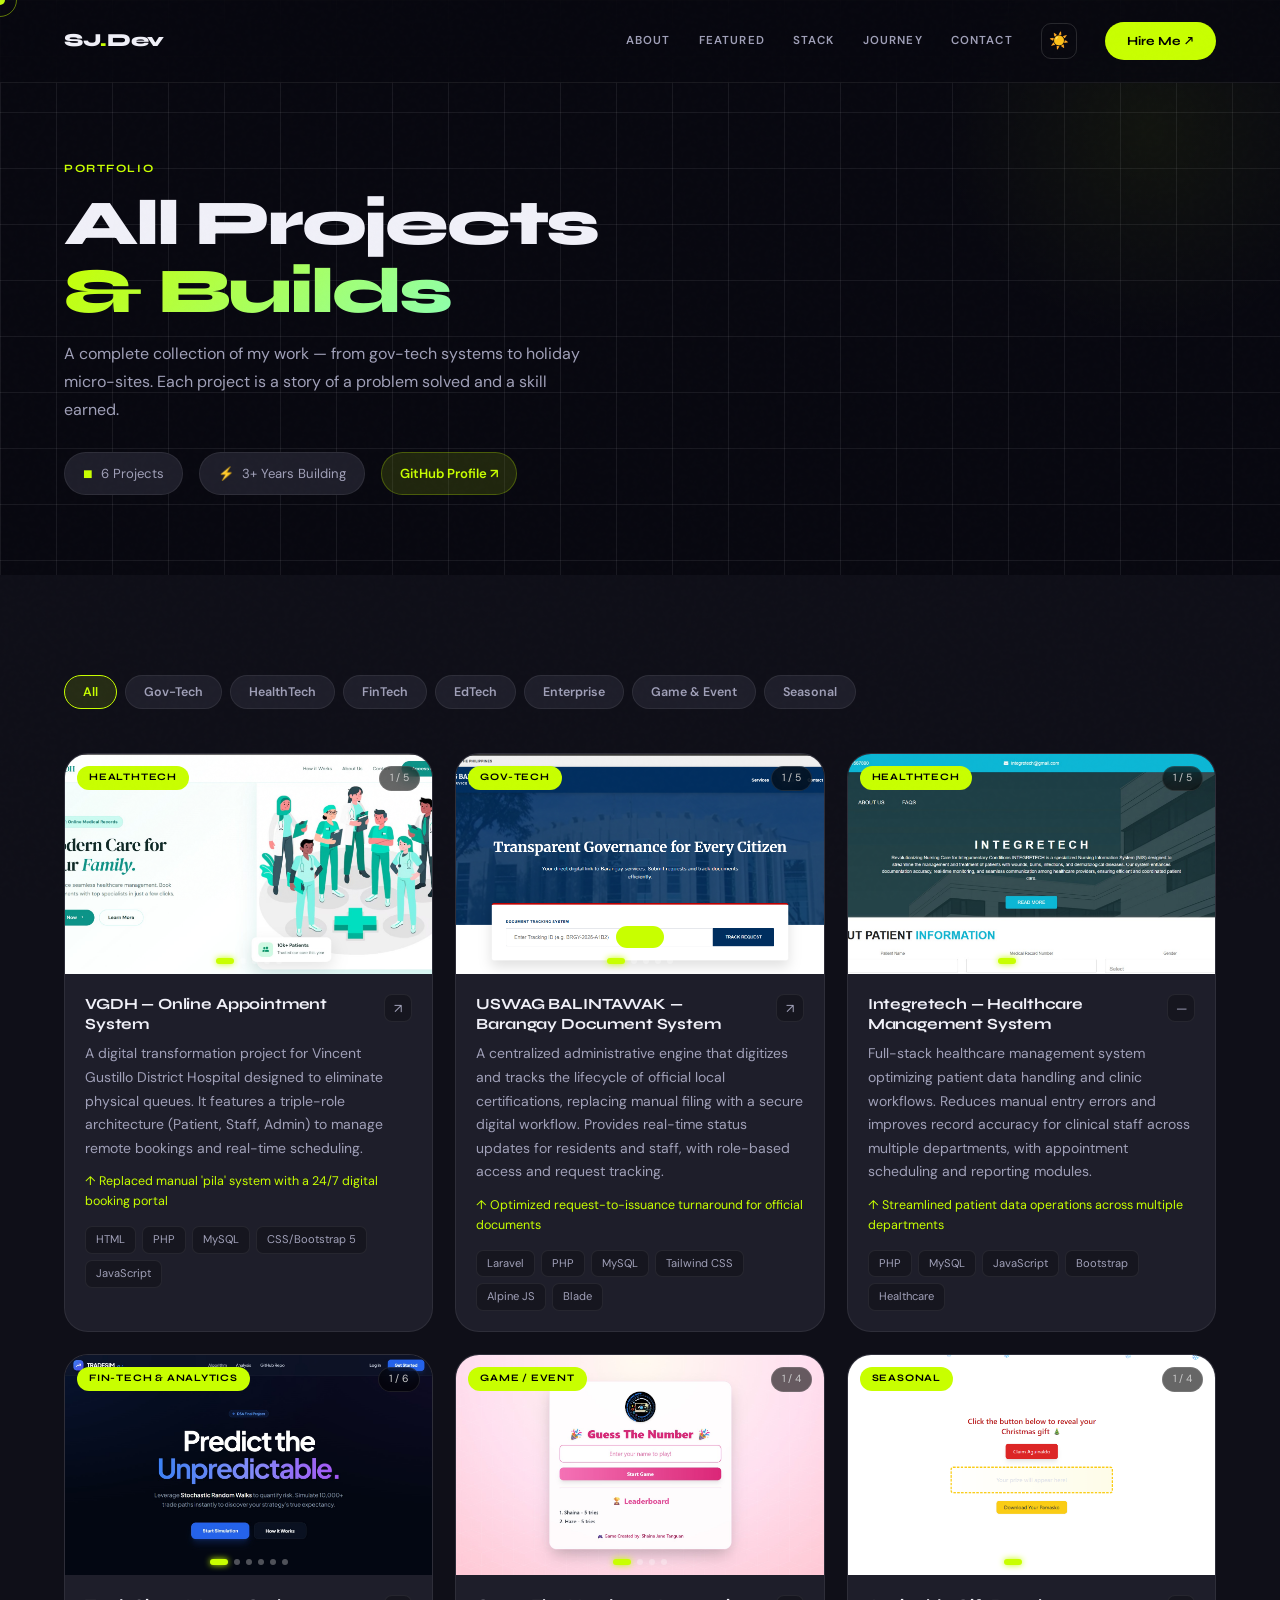
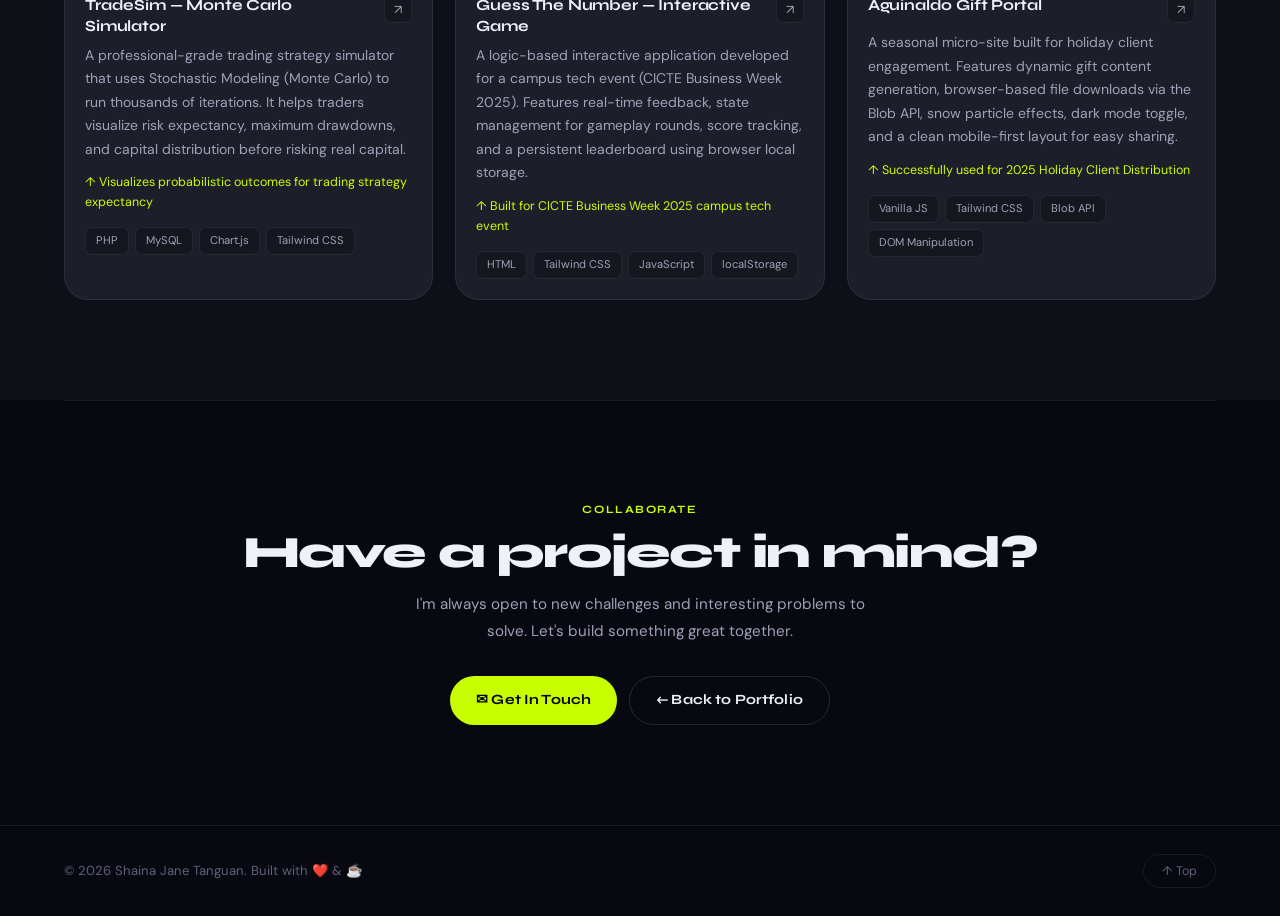
==== projects.html @ 1a686e77 "first commit" ====
<!DOCTYPE html>
<html lang="en" data-theme="dark">
<head>
  <meta charset="UTF-8"/>
  <meta name="viewport" content="width=device-width, initial-scale=1.0"/>
  <title>All Projects — Shaina Jane Tanguan</title>
  <meta name="description" content="Full project portfolio of Shaina Jane Tanguan — Web Developer & Data Analyst."/>
  <link rel="stylesheet" href="style.css">
</head>
<body>

<div id="cur"></div>
<div id="ring"></div>
<div id="prog"></div>
<div id="toast"></div>

<!-- ═══ NAV ═══ -->
<nav class="nav">
  <a href="index.html" class="nav-logo">SJ<span>.</span>Dev</a>
  <div class="nav-right">
    <a href="index.html#about"    class="nav-link">About</a>
    <a href="index.html#projects" class="nav-link">Featured</a>
    <a href="index.html#stack"    class="nav-link">Stack</a>
    <a href="index.html#journey"  class="nav-link">Journey</a>
    <a href="index.html#contact"  class="nav-link">Contact</a>
    <button class="theme-btn" id="themeBtn" onclick="toggleTheme()" aria-label="Toggle theme">
      <span id="themeIcon">☀️</span>
    </button>
    <a href="mailto:shaynatangguan8@gmail.com" class="nav-cta">Hire Me ↗</a>
  </div>
</nav>

<!-- ═══ PAGE HERO ═══ -->
<div class="page-hero">
  <div class="page-hero-grid"></div>
  <div class="page-hero-blob"></div>
  <p class="section-tag" style="position:relative;z-index:1;margin-bottom:12px">Portfolio</p>
  <h1 class="page-title">
    All Projects<br>
    <span style="background:linear-gradient(135deg,var(--accent),#8dffb3);-webkit-background-clip:text;-webkit-text-fill-color:transparent;background-clip:text;">
      &amp; Builds
    </span>
  </h1>
  <p class="page-sub">
    A complete collection of my work — from gov-tech systems to holiday micro-sites. Each project is a story of a problem solved and a skill earned.
  </p>
  <div style="margin-top:28px;position:relative;z-index:1;display:flex;gap:16px;flex-wrap:wrap;">
    <div style="display:flex;align-items:center;gap:8px;background:var(--surface);border:1px solid var(--border);border-radius:100px;padding:8px 18px;font-size:.82rem;color:var(--text2);">
      <span style="color:var(--accent);font-size:1rem;">■</span> 6 Projects
    </div>
    <div style="display:flex;align-items:center;gap:8px;background:var(--surface);border:1px solid var(--border);border-radius:100px;padding:8px 18px;font-size:.82rem;color:var(--text2);">
      <span style="color:var(--accent);">⚡</span> 3+ Years Building
    </div>
    <a href="https://github.com/shainajaneee" target="_blank" style="display:flex;align-items:center;gap:8px;background:var(--accent-dim);border:1px solid rgba(200,255,0,.25);border-radius:100px;padding:8px 18px;font-size:.82rem;color:var(--accent);font-weight:600;transition:background .2s;" onmouseover="this.style.background='var(--accent)';this.style.color='#000'" onmouseout="this.style.background='var(--accent-dim)';this.style.color='var(--accent)'">
      GitHub Profile ↗
    </a>
  </div>
</div>

<!-- ═══ ALL PROJECTS ═══ -->
<section class="section section-bg2">
  <!-- Filter bar -->
  <div class="filter-bar reveal">
    <button class="filter-btn active" data-filter="all">All</button>
    <button class="filter-btn" data-filter="govtech">Gov-Tech</button>
    <button class="filter-btn" data-filter="healthtech">HealthTech</button>
    <button class="filter-btn" data-filter="fintech">FinTech</button>
    <button class="filter-btn" data-filter="edtech">EdTech</button>
    <button class="filter-btn" data-filter="enterprise">Enterprise</button>
    <button class="filter-btn" data-filter="game">Game &amp; Event</button>
    <button class="filter-btn" data-filter="seasonal">Seasonal</button>
  </div>

  <div class="all-projects-grid" id="allProjectsGrid"></div>
</section>

<!-- ═══ CTA SECTION ═══ -->
<div class="section-divider"></div>
<section class="section section-bg3 reveal" style="text-align:center;">
  <p class="section-tag" style="justify-content:center;display:block">Collaborate</p>
  <h2 class="section-title" style="margin-bottom:14px">Have a project in mind?</h2>
  <p style="font-size:.95rem;color:var(--text2);max-width:460px;margin:0 auto 32px;line-height:1.75;">
    I'm always open to new challenges and interesting problems to solve. Let's build something great together.
  </p>
  <div style="display:flex;gap:12px;justify-content:center;flex-wrap:wrap;">
    <a href="mailto:shaynatangguan8@gmail.com" class="btn btn-solid">✉ Get In Touch</a>
    <a href="index.html" class="btn btn-outline">← Back to Portfolio</a>
  </div>
</section>

<footer class="footer">
  <span class="footer-copy">© 2026 Shaina Jane Tanguan. Built with ❤️ &amp; ☕</span>
  <button class="footer-top" onclick="window.scrollTo({top:0,behavior:'smooth'})">↑ Top</button>
</footer>

<script src="script.js"></script>
<script>
/* ══════════════════════════════════════
   ALL PROJECTS DATA
══════════════════════════════════════ */
const ALL_PROJECTS = [
  {
  name: "VGDH — Online Appointment System",
  label: "HealthTech",
  category: "healthtech",
  desc: "A digital transformation project for Vincent Gustillo District Hospital designed to eliminate physical queues. It features a triple-role architecture (Patient, Staff, Admin) to manage remote bookings and real-time scheduling.",
  impact: "↑ Replaced manual 'pila' system with a 24/7 digital booking portal",
  chips: ["HTML", "PHP", "MySQL", "CSS/Bootstrap 5", "JavaScript"],
  url: "https://vgdhhealthcare.ct.ws/",
  slides: [
    { e: "🏥", bg: "#0f172a", img: "pictures/proj/vgdh-main.jpg" },
    { e: "📅", bg: "#1e293b", img: "pictures/proj/vgdh-admin.jpg" },
    { e: "📅", bg: "#1e293b", img: "pictures/proj/vgdh-dash.jpg" },
    { e: "👥", bg: "#334155", img: "pictures/proj/vgdh-users.jpg" },
    { e: "📋", bg: "#020617", img: "pictures/proj/vgdh-form.jpg" },
  ]
},
  {
    name: "USWAG BALINTAWAK — Barangay Document System",
    label: "Gov-Tech",
    category: "govtech",
    desc: "A centralized administrative engine that digitizes and tracks the lifecycle of official local certifications, replacing manual filing with a secure digital workflow. Provides real-time status updates for residents and staff, with role-based access and request tracking.",
    impact: "↑ Optimized request-to-issuance turnaround for official documents",
    chips: ["Laravel", "PHP", "MySQL", "Tailwind CSS", "Alpine JS", "Blade"],
    url: "https://github.com/shainajaneee/barangay-docs",
    slides: [
      { e: "🏛️", bg: "#0b1a0b", img: "pictures/proj/barangay-1.png" },
      { e: "📄", bg: "#091520", img: "pictures/proj/barangay-2.png" },
      { e: "🔐", bg: "#1a0b0b", img: "pictures/proj/barangay-5.png" },
      { e: "📋", bg: "#1a1a0b", img: "pictures/proj/barangay-4.png" },
      { e: "📊", bg: "#0b0b1a", img: "pictures/proj/barangay-3.png" },
    ]
  },
  {
    name: "Integretech — Healthcare Management System",
    label: "HealthTech",
    category: "healthtech",
    desc: "Full-stack healthcare management system optimizing patient data handling and clinic workflows. Reduces manual entry errors and improves record accuracy for clinical staff across multiple departments, with appointment scheduling and reporting modules.",
    impact: "↑ Streamlined patient data operations across multiple departments",
    chips: ["PHP", "MySQL", "JavaScript", "Bootstrap", "Healthcare"],
    url: null,
    slides: [
      { e: "🏥", bg: "#091520", img: "pictures/proj/integ-1.jpg" },
      { e: "💊", bg: "#0b1a10", img: "pictures/proj/integ-2.jpg" },
      { e: "📅", bg: "#1a0b10", img: "pictures/proj/integ-3.jpg" },
      { e: "🩺", bg: "#0b091a", img: "pictures/proj/integ-4.jpg" },
      { e: "📈", bg: "#1a1a0b", img: "pictures/proj/integ-5.jpg" },
    ]
  },
  {
  name: "TradeSim — Monte Carlo Simulator",
  label: "Fin-Tech & Analytics",
  category: "fintech",
  desc: "A professional-grade trading strategy simulator that uses Stochastic Modeling (Monte Carlo) to run thousands of iterations. It helps traders visualize risk expectancy, maximum drawdowns, and capital distribution before risking real capital.",
  impact: "↑ Visualizes probabilistic outcomes for trading strategy expectancy",
  chips: ["PHP", "MySQL", "Chart.js", "Tailwind CSS"],
  url: "https://github.com/shainajaneee/tradesim-monte-carlo",
  slides: [
    { e: "📈", bg: "#061626", img: "pictures/proj/tradesim-1.jpg" },
    { e: "📊", bg: "#0d1117", img: "pictures/proj/tradesim-2.jpg" },
    { e: "🧮", bg: "#1a1a1a", img: "pictures/proj/tradesim-3.jpg" },
    { e: "📉", bg: "#1e1e2e", img: "pictures/proj/tradesim-4.jpg" },
    { e: "💰", bg: "#020617", img: "pictures/proj/tradesim-5.jpg" },
    { e: "💰", bg: "#020617", img: "pictures/proj/tradesim-6.jpg" },
  ]
},
  {
    name: "Guess The Number — Interactive Game",
    label: "Game / Event",
    category: "game",
    desc: "A logic-based interactive application developed for a campus tech event (CICTE Business Week 2025). Features real-time feedback, state management for gameplay rounds, score tracking, and a persistent leaderboard using browser local storage.",
    impact: "↑ Built for CICTE Business Week 2025 campus tech event",
    chips: ["HTML", "Tailwind CSS", "JavaScript", "localStorage"],
    url: "https://guessthenumbersq.netlify.app",
    slides: [
      { e: "🎮", bg: "#0b1a0a", img: "pictures/proj/game-1.jpg" },
      { e: "🏆", bg: "#1a1a0a", img: "pictures/proj/game-2.jpg" },
      { e: "💡", bg: "#0a0b1a", img: "pictures/proj/game-3.jpg" },
      { e: "🎲", bg: "#1a0b0b", img: "pictures/proj/game-4.jpg" },
    ]
  },
  {
    name: "Aguinaldo Gift Portal",
    label: "Seasonal",
    category: "seasonal",
    desc: "A seasonal micro-site built for holiday client engagement. Features dynamic gift content generation, browser-based file downloads via the Blob API, snow particle effects, dark mode toggle, and a clean mobile-first layout for easy sharing.",
    impact: "↑ Successfully used for 2025 Holiday Client Distribution",
    chips: ["Vanilla JS", "Tailwind CSS", "Blob API", "DOM Manipulation"],
    url: "https://pamasko-randomizer.netlify.app/",
    slides: [
      { e: "🎄", bg: "#0b1a0a", img: "pictures/proj/aguinaldo-1.png" },
      { e: "❄️", bg: "#0a0b1a", img: "pictures/proj/aguinaldo-2.png" },
      { e: "🎁", bg: "#1a0a0b", img: "pictures/proj/aguinaldo-3.png" },
      { e: "🌙", bg: "#0a0a14", img: "pictures/proj/aguinaldo-4.png" },
    ]
  }
  
];

/* ── BUILD ALL PROJECT CARDS ── */
const allGrid = document.getElementById('allProjectsGrid');
ALL_PROJECTS.forEach((proj, i) => {
  const card = buildProjectCard(proj, i, 3000 + i * 300);
  card.dataset.category = proj.category;
  allGrid.appendChild(card);
});

/* ── INIT FILTER ── */
initFilter();
</script>
</body>
</html>
---- style.css ----
/* ═══════════════════════════════════════════════
   SHAINA JANE TANGUAN — Portfolio CSS
   Fonts: Syne (display) + DM Sans (body)
═══════════════════════════════════════════════ */

@import url('https://fonts.googleapis.com/css2?family=Syne:wght@400;600;700;800&family=DM+Sans:ital,opsz,wght@0,9..40,300;0,9..40,400;0,9..40,500;1,9..40,300&display=swap');

/* ── RESET ── */
*, *::before, *::after { box-sizing: border-box; margin: 0; padding: 0; }
img { display: block; max-width: 100%; }
a { text-decoration: none; color: inherit; }
button { cursor: pointer; border: none; background: none; font-family: inherit; }
ul, ol { list-style: none; }

/* ── TOKENS — DARK (default) ── */
:root {
  --bg:        #080810;
  --bg2:       #0f0f18;
  --bg3:       #16161f;
  --surface:   #1e1e2a;
  --surface2:  #252535;
  --border:    rgba(255,255,255,.07);
  --border2:   rgba(255,255,255,.13);
  --text:      #f0f0f8;
  --text2:     #a0a0b8;
  --text3:     #60607a;
  --accent:    #c8ff00;
  --accent-dim:rgba(200,255,0,.12);
  --accent-glow:rgba(200,255,0,.25);
  --purple:    #7b61ff;
  --font-d:    'Syne', sans-serif;
  --font-b:    'DM Sans', sans-serif;
  --radius:    16px;
  --radius-lg: 24px;
  --shadow:    0 20px 60px rgba(0,0,0,.5);
  --nav-bg:    rgba(8,8,16,.8);
}

/* ── LIGHT MODE ── */
[data-theme="light"] {
  --bg:        #f8f8fc;
  --bg2:       #f0f0f8;
  --bg3:       #e8e8f4;
  --surface:   #ffffff;
  --surface2:  #f4f4fc;
  --border:    rgba(0,0,0,.08);
  --border2:   rgba(0,0,0,.14);
  --text:      #0d0d1a;
  --text2:     #4a4a6a;
  --text3:     #9090b0;
  --accent:    #7cb800;
  --accent-dim:rgba(124,184,0,.1);
  --accent-glow:rgba(124,184,0,.22);
  --purple:    #6044e0;
  --nav-bg:    rgba(248,248,252,.85);
  --shadow:    0 20px 60px rgba(0,0,0,.1);
}

/* ── BASE ── */
html { scroll-behavior: smooth; }

body {
  font-family: var(--font-b);
  background: var(--bg);
  color: var(--text);
  font-size: 16px;
  line-height: 1.6;
  overflow-x: hidden;
  cursor: none;
  transition: background .3s, color .3s;
}

/* ── SCROLLBAR ── */
::-webkit-scrollbar { width: 3px; }
::-webkit-scrollbar-track { background: var(--bg); }
::-webkit-scrollbar-thumb { background: var(--accent); border-radius: 2px; }

/* ── NOISE OVERLAY ── */
body::before {
  content: '';
  position: fixed;
  inset: 0;
  background-image: url("data:image/svg+xml,%3Csvg viewBox='0 0 200 200' xmlns='http://www.w3.org/2000/svg'%3E%3Cfilter id='n'%3E%3CfeTurbulence type='fractalNoise' baseFrequency='.85' numOctaves='4' stitchTiles='stitch'/%3E%3C/filter%3E%3Crect width='100%25' height='100%25' filter='url(%23n)' opacity='.04'/%3E%3C/svg%3E");
  pointer-events: none;
  z-index: 9000;
  opacity: .35;
}

/* ── CURSOR ── */
#cur {
  position: fixed;
  width: 10px; height: 10px;
  background: var(--accent);
  border-radius: 50%;
  pointer-events: none;
  z-index: 9999;
  transform: translate(-50%,-50%);
  mix-blend-mode: difference;
  transition: width .22s, height .22s;
}
#ring {
  position: fixed;
  width: 34px; height: 34px;
  border: 1.5px solid var(--accent);
  border-radius: 50%;
  pointer-events: none;
  z-index: 9998;
  transform: translate(-50%,-50%);
  opacity: .45;
  transition: width .28s, height .28s, opacity .28s;
}
body:hover #cur { opacity: 1; }

/* ── PROGRESS BAR ── */
#prog {
  position: fixed;
  top: 0; left: 0;
  height: 2px;
  background: var(--accent);
  box-shadow: 0 0 8px var(--accent);
  z-index: 8000;
  width: 0;
  transition: width .1s linear;
}

/* ── TOAST ── */
#toast {
  position: fixed;
  bottom: 32px;
  left: 50%;
  transform: translateX(-50%) translateY(80px);
  background: var(--accent);
  color: #000;
  padding: 11px 24px;
  border-radius: 100px;
  font-family: var(--font-d);
  font-weight: 700;
  font-size: .85rem;
  z-index: 9999;
  transition: transform .35s cubic-bezier(.4,0,.2,1);
  white-space: nowrap;
}
#toast.show { transform: translateX(-50%) translateY(0); }

/* ════════════════════════════════════════
   NAV
════════════════════════════════════════ */
.nav {
  position: fixed;
  top: 0; left: 0; right: 0;
  z-index: 700;
  display: flex;
  align-items: center;
  justify-content: space-between;
  padding: 22px 64px;
  background: var(--nav-bg);
  backdrop-filter: blur(20px);
  -webkit-backdrop-filter: blur(20px);
  border-bottom: 1px solid var(--border);
  transition: padding .3s, background .3s;
}
.nav.scrolled { padding: 14px 64px; }
.nav-logo {
  font-family: var(--font-d);
  font-weight: 800;
  font-size: 1.15rem;
  letter-spacing: -.02em;
  color: var(--text);
}
.nav-logo span { color: var(--accent); }
.nav-right { display: flex; align-items: center; gap: 28px; }
.nav-link {
  font-size: .72rem;
  font-weight: 600;
  letter-spacing: .1em;
  text-transform: uppercase;
  color: var(--text2);
  position: relative;
  transition: color .2s;
}
.nav-link::after {
  content: '';
  position: absolute;
  bottom: -3px; left: 0; right: 0;
  height: 1px;
  background: var(--accent);
  transform: scaleX(0);
  transition: transform .25s;
  transform-origin: left;
}
.nav-link:hover,
.nav-link.active { color: var(--accent); }
.nav-link:hover::after,
.nav-link.active::after { transform: scaleX(1); }
.nav-cta {
  background: var(--accent);
  color: #000;
  font-family: var(--font-d);
  font-weight: 700;
  font-size: .78rem;
  padding: 9px 22px;
  border-radius: 100px;
  transition: transform .2s, box-shadow .2s;
  letter-spacing: .02em;
}
.nav-cta:hover { transform: translateY(-2px); box-shadow: 0 8px 28px var(--accent-glow); }
.theme-btn {
  width: 36px; height: 36px;
  border: 1px solid var(--border2);
  border-radius: 10px;
  display: flex; align-items: center; justify-content: center;
  font-size: 1rem;
  color: var(--text2);
  transition: border-color .2s, background .2s, transform .2s;
}
.theme-btn:hover { border-color: var(--accent); background: var(--accent-dim); transform: rotate(15deg); }

/* ════════════════════════════════════════
   HERO
════════════════════════════════════════ */
.hero {
  min-height: 100vh;
  display: grid;
  grid-template-columns: 1fr 1fr;
  align-items: center;
  gap: 60px;
  padding: 130px 64px 80px;
  position: relative;
  overflow: hidden;
  background: var(--bg);
}
.hero-grid-bg {
  position: absolute;
  inset: 0;
  background-image:
    linear-gradient(var(--border) 1px, transparent 1px),
    linear-gradient(90deg, var(--border) 1px, transparent 1px);
  background-size: 56px 56px;
  pointer-events: none;
}
.hero-blob {
  position: absolute;
  border-radius: 50%;
  pointer-events: none;
  animation: blobFloat 7s ease-in-out infinite;
}
.hero-blob-1 {
  width: 500px; height: 500px;
  top: -60px; right: -60px;
  background: radial-gradient(circle, rgba(200,255,0,.055) 0%, transparent 70%);
}
.hero-blob-2 {
  width: 360px; height: 360px;
  bottom: 40px; left: 80px;
  background: radial-gradient(circle, rgba(123,97,255,.07) 0%, transparent 70%);
  animation-delay: -3.5s;
  animation-duration: 9s;
}
[data-theme="light"] .hero-blob-1 { background: radial-gradient(circle,rgba(124,184,0,.08) 0%,transparent 70%); }
[data-theme="light"] .hero-blob-2 { background: radial-gradient(circle,rgba(96,68,224,.06) 0%,transparent 70%); }

/* Hero left */
.hero-left { position: relative; z-index: 2; }
.hero-badge {
  display: inline-flex;
  align-items: center;
  gap: 9px;
  background: var(--accent-dim);
  border: 1px solid rgba(200,255,0,.25);
  border-radius: 100px;
  padding: 7px 18px;
  font-family: var(--font-d);
  font-weight: 600;
  font-size: .72rem;
  letter-spacing: .1em;
  text-transform: uppercase;
  color: var(--accent);
  margin-bottom: 24px;
  opacity: 0;
  animation: fadeUp .7s .15s forwards;
}
.badge-dot {
  width: 7px; height: 7px;
  border-radius: 50%;
  background: var(--accent);
  animation: pulseDot 1.6s ease-in-out infinite;
  box-shadow: 0 0 6px var(--accent);
}
.hero-name {
  font-family: var(--font-d);
  font-size: clamp(2.6rem,5.5vw,4.4rem);
  font-weight: 800;
  line-height: 1.04;
  letter-spacing: -.035em;
  margin-bottom: 8px;
  opacity: 0;
  animation: fadeUp .7s .3s forwards;
}
.hero-name-gradient {
  display: block;
  background: linear-gradient(135deg, var(--accent), #8dffb3);
  -webkit-background-clip: text;
  -webkit-text-fill-color: transparent;
  background-clip: text;
}
[data-theme="light"] .hero-name-gradient {
  background: linear-gradient(135deg, #5a9000, #2d7a00);
  -webkit-background-clip: text;
  background-clip: text;
}
.hero-role {
  font-family: var(--font-d);
  font-size: 1.2rem;
  font-weight: 500;
  color: var(--text2);
  margin-bottom: 24px;
  letter-spacing: -.01em;
  opacity: 0;
  animation: fadeUp .7s .44s forwards;
}
.hero-bio {
  font-size: .95rem;
  color: var(--text2);
  max-width: 480px;
  line-height: 1.78;
  margin-bottom: 36px;
  opacity: 0;
  animation: fadeUp .7s .56s forwards;
}
.hero-actions {
  display: flex;
  flex-wrap: wrap;
  gap: 12px;
  opacity: 0;
  animation: fadeUp .7s .68s forwards;
}

/* Hero right */
.hero-right {
  position: relative;
  z-index: 2;
  display: flex;
  flex-direction: column;
  align-items: center;
  gap: 24px;
  opacity: 0;
  animation: fadeIn .9s .55s forwards;
}
.photo-frame {
  position: relative;
  width: 260px; height: 300px;
}
.photo-frame::before {
  content: '';
  position: absolute;
  inset: -2px;
  background: linear-gradient(135deg, var(--accent), var(--purple), var(--accent));
  border-radius: 22px;
  z-index: 0;
  animation: borderSpin 5s linear infinite;
}
.photo-inner {
  position: relative;
  z-index: 1;
  width: 100%; height: 100%;
  background: var(--bg3);
  border-radius: 20px;
  overflow: hidden;
  display: flex;
  align-items: center;
  justify-content: center;
  font-size: 5rem;
}
.photo-inner img { width: 100%; height: 100%; object-fit: cover; }
.photo-location {
  position: absolute;
  bottom: -12px; right: -12px;
  z-index: 2;
  background: var(--accent);
  color: #000;
  font-family: var(--font-d);
  font-weight: 700;
  font-size: .68rem;
  padding: 7px 14px;
  border-radius: 100px;
  letter-spacing: .03em;
  white-space: nowrap;
}
.hero-stats {
  display: grid;
  grid-template-columns: repeat(3,1fr);
  gap: 10px;
  width: 100%;
}
.stat-card {
  background: var(--surface);
  border: 1px solid var(--border);
  border-radius: var(--radius);
  padding: 14px;
  text-align: center;
  transition: border-color .2s, transform .2s;
}
.stat-card:hover { border-color: var(--accent); transform: translateY(-3px); }
.stat-num {
  font-family: var(--font-d);
  font-size: 1.7rem;
  font-weight: 800;
  color: var(--accent);
  line-height: 1;
  letter-spacing: -.025em;
}
.stat-lbl {
  font-size: .65rem;
  color: var(--text3);
  margin-top: 4px;
  text-transform: uppercase;
  letter-spacing: .07em;
}

/* Scroll hint */
.scroll-hint {
  position: absolute;
  bottom: 36px; left: 50%;
  transform: translateX(-50%);
  display: flex;
  flex-direction: column;
  align-items: center;
  gap: 8px;
  opacity: 0;
  z-index: 2;
  animation: fadeIn .8s 1.8s forwards;
}
.scroll-hint span { font-size: .65rem; letter-spacing: .15em; text-transform: uppercase; color: var(--text3); }
.scroll-arrow {
  width: 14px; height: 14px;
  border-right: 1.5px solid var(--text3);
  border-bottom: 1.5px solid var(--text3);
  transform: rotate(45deg);
  animation: scrollBounce 1.5s ease-in-out infinite;
}

/* ════════════════════════════════════════
   BUTTONS
════════════════════════════════════════ */
.btn {
  display: inline-flex;
  align-items: center;
  gap: 8px;
  font-family: var(--font-d);
  font-weight: 700;
  font-size: .88rem;
  padding: 12px 26px;
  border-radius: 100px;
  transition: transform .2s, box-shadow .2s, background .2s, border-color .2s, color .2s;
  letter-spacing: .01em;
}
.btn:hover { transform: translateY(-2px); }
.btn-solid {
  background: var(--accent);
  color: #000;
}
.btn-solid:hover { box-shadow: 0 8px 28px var(--accent-glow); }
.btn-outline {
  border: 1px solid var(--border2);
  color: var(--text);
}
.btn-outline:hover { border-color: var(--accent); background: var(--accent-dim); color: var(--accent); }
.btn-sm { font-size: .8rem; padding: 9px 20px; }

/* ════════════════════════════════════════
   SECTION COMMONS
════════════════════════════════════════ */
.section { padding: 100px 64px; position: relative; }
.section-bg2 { background: var(--bg2); }
.section-bg3 { background: var(--bg); }
.section-divider { height: 1px; background: var(--border); margin: 0 64px; }

.section-tag {
  font-family: var(--font-d);
  font-size: .7rem;
  font-weight: 700;
  letter-spacing: .14em;
  text-transform: uppercase;
  color: var(--accent);
  margin-bottom: 10px;
}
.section-title {
  font-family: var(--font-d);
  font-size: clamp(2rem,3.5vw,3rem);
  font-weight: 800;
  letter-spacing: -.035em;
  line-height: 1.08;
  color: var(--text);
}
.section-line {
  width: 48px; height: 2px;
  background: var(--accent);
  margin-top: 14px;
}
.section-header {
  display: flex;
  align-items: flex-end;
  justify-content: space-between;
  margin-bottom: 56px;
  gap: 16px;
  flex-wrap: wrap;
}

/* ════════════════════════════════════════
   REVEAL ANIMATIONS
════════════════════════════════════════ */
.reveal {
  opacity: 0;
  transform: translateY(36px);
  transition: opacity .65s ease, transform .65s ease;
}
.reveal.on { opacity: 1; transform: translateY(0); }
.reveal-d1 { transition-delay: .1s; }
.reveal-d2 { transition-delay: .2s; }
.reveal-d3 { transition-delay: .3s; }
.reveal-d4 { transition-delay: .4s; }

/* ════════════════════════════════════════
   PROJECTS — FEATURED (index)
════════════════════════════════════════ */
.projects-grid {
  display: grid;
  grid-template-columns: repeat(auto-fill, minmax(360px, 1fr));
  gap: 22px;
}
.project-card {
  background: var(--surface);
  border: 1px solid var(--border);
  border-radius: var(--radius-lg);
  overflow: hidden;
  transition: border-color .3s, transform .3s, box-shadow .3s;
  cursor: pointer;
}
.project-card:hover {
  border-color: rgba(200,255,0,.3);
  transform: translateY(-5px);
  box-shadow: var(--shadow), 0 0 0 1px rgba(200,255,0,.08);
}
[data-theme="light"] .project-card:hover { border-color: rgba(124,184,0,.4); }

/* Gallery */
.card-gallery {
  position: relative;
  height: 220px;
  overflow: hidden;
  background: var(--bg3);
}
.gallery-track {
  display: flex;
  height: 100%;
  transition: transform .45s cubic-bezier(.4,0,.2,1);
}
.gallery-slide {
  min-width: 100%;
  height: 100%;
  display: flex;
  align-items: center;
  justify-content: center;
  font-size: 4rem;
  position: relative;
  overflow: hidden;
}
.gallery-slide img {
  width: 100%; height: 100%;
  object-fit: cover;
  transition: transform .5s ease;
}
.project-card:hover .gallery-slide img { transform: scale(1.04); }
.gallery-slide-placeholder {
  width: 100%; height: 100%;
  display: flex;
  align-items: center;
  justify-content: center;
  font-size: 4rem;
}
.gallery-label {
  position: absolute;
  top: 12px; left: 12px;
  background: var(--accent);
  color: #000;
  font-family: var(--font-d);
  font-weight: 700;
  font-size: .62rem;
  letter-spacing: .08em;
  text-transform: uppercase;
  padding: 4px 12px;
  border-radius: 100px;
  z-index: 5;
}
.gallery-counter {
  position: absolute;
  top: 12px; right: 12px;
  background: rgba(0,0,0,.6);
  backdrop-filter: blur(8px);
  border: 1px solid rgba(255,255,255,.1);
  color: #ccc;
  font-size: .65rem;
  padding: 3px 10px;
  border-radius: 100px;
  z-index: 5;
}
.gallery-btn {
  position: absolute;
  top: 50%; transform: translateY(-50%);
  width: 32px; height: 32px;
  background: rgba(0,0,0,.65);
  backdrop-filter: blur(6px);
  border: 1px solid rgba(255,255,255,.12);
  border-radius: 50%;
  color: #fff;
  font-size: .9rem;
  display: flex; align-items: center; justify-content: center;
  z-index: 5;
  opacity: 0;
  transition: opacity .2s, background .2s;
}
.gallery-btn.prev { left: 10px; }
.gallery-btn.next { right: 10px; }
.project-card:hover .gallery-btn { opacity: 1; }
.gallery-btn:hover { background: rgba(200,255,0,.3); }
.gallery-dots {
  position: absolute;
  bottom: 10px; left: 50%;
  transform: translateX(-50%);
  display: flex;
  gap: 6px;
  z-index: 5;
}
.gdot {
  height: 6px;
  border-radius: 3px;
  background: rgba(255,255,255,.3);
  transition: background .25s, width .3s;
  width: 6px;
  cursor: pointer;
  border: none;
}
.gdot.active {
  background: var(--accent);
  width: 18px;
  box-shadow: 0 0 6px var(--accent);
}

/* Card content */
.card-content { padding: 20px; }
.card-top { display: flex; justify-content: space-between; align-items: flex-start; gap: 12px; margin-bottom: 8px; }
.card-name {
  font-family: var(--font-d);
  font-weight: 700;
  font-size: .97rem;
  line-height: 1.3;
  color: var(--text);
  letter-spacing: -.01em;
  flex: 1;
}
.card-arrow {
  width: 28px; height: 28px;
  background: var(--bg3);
  border: 1px solid var(--border);
  border-radius: 8px;
  display: flex; align-items: center; justify-content: center;
  font-size: .82rem;
  flex-shrink: 0;
  transition: background .2s, border-color .2s, color .2s;
  color: var(--text2);
}
.project-card:hover .card-arrow { background: var(--accent); border-color: var(--accent); color: #000; }
.card-desc {
  font-size: .875rem;
  color: var(--text2);
  line-height: 1.68;
  margin-bottom: 12px;
}
.card-impact {
  font-size: .78rem;
  color: var(--accent);
  margin-bottom: 14px;
}
.card-chips { display: flex; flex-wrap: wrap; gap: 6px; }
.card-chip {
  background: var(--bg3);
  border: 1px solid var(--border);
  border-radius: 7px;
  padding: 4px 10px;
  font-size: .7rem;
  color: var(--text2);
  transition: border-color .2s, color .2s;
}
.project-card:hover .card-chip { border-color: rgba(200,255,0,.2); color: var(--text); }

/* view all */
.view-all-wrap { text-align: center; margin-top: 48px; }

/* ════════════════════════════════════════
   TECH STACK — MARQUEE
════════════════════════════════════════ */
.stack-section { overflow: hidden; }
.stack-row { margin-bottom: 24px; }
.stack-row-label {
  font-family: var(--font-d);
  font-size: .68rem;
  font-weight: 700;
  letter-spacing: .13em;
  text-transform: uppercase;
  color: var(--accent);
  margin-bottom: 12px;
}
.marquee-outer { overflow: hidden; border-radius: 12px; }
.marquee-track {
  display: flex;
  gap: 10px;
  width: max-content;
}
.marquee-track.left   { animation: marquee 20s linear infinite; }
.marquee-track.right  { animation: marquee 24s linear infinite reverse; }
.marquee-track.left2  { animation: marquee 28s linear infinite; }

.tech-chip {
  background: var(--surface);
  border: 1px solid var(--border);
  border-radius: 10px;
  padding: 10px 20px;
  font-size: .875rem;
  font-weight: 500;
  color: var(--text);
  white-space: nowrap;
  cursor: default;
  transition: all .2s cubic-bezier(.34,1.56,.64,1);
}
.tech-chip:hover {
  transform: translateY(-5px) scale(1.1);
  background: var(--accent-dim);
  border-color: var(--accent);
  color: var(--accent);
}

/* ════════════════════════════════════════
   JOURNEY — aside layout
════════════════════════════════════════ */
.journey-layout {
  display: grid;
  grid-template-columns: 1fr 1fr;
  gap: 60px;
  align-items: start;
}
.journey-aside { position: sticky; top: 100px; }
.journey-aside-title {
  font-family: var(--font-d);
  font-size: 1.3rem;
  font-weight: 800;
  letter-spacing: -.02em;
  margin-bottom: 8px;
}
.journey-aside-sub { font-size: .9rem; color: var(--text2); line-height: 1.7; margin-bottom: 24px; }

/* Journey photos grid */
.journey-photos { display: grid; grid-template-columns: 1fr 1fr; gap: 10px; margin-top: 8px; }
.journey-photo {
  border-radius: var(--radius);
  overflow: hidden;
  aspect-ratio: 4/3;
  background: var(--surface);
  border: 1px solid var(--border);
  transition: transform .3s, box-shadow .3s;
}
.journey-photo:first-child { grid-column: 1/-1; aspect-ratio: 16/9; }
.journey-photo:hover { transform: scale(1.02); box-shadow: var(--shadow); }
.journey-photo img { width: 100%; height: 100%; object-fit: cover; }
.journey-photo-placeholder {
  width: 100%; height: 100%;
  display: flex;
  align-items: center;
  justify-content: center;
  font-size: 2.5rem;
  background: linear-gradient(135deg, var(--surface), var(--surface2));
}

/* Timeline */
.timeline { position: relative; }
.timeline::before {
  content: '';
  position: absolute;
  left: 0; top: 0; bottom: 0;
  width: 1px;
  background: linear-gradient(to bottom, transparent, var(--border2), var(--border2), transparent);
}
.tl-item {
  display: grid;
  grid-template-columns: 20px 1fr;
  gap: 20px;
  padding: 0 0 36px 28px;
  position: relative;
  border-bottom: 1px solid var(--border);
}
.tl-item:last-child { border-bottom: none; padding-bottom: 0; }
.tl-item::before {
  content: '';
  position: absolute;
  left: -5px;
  top: 5px;
  width: 11px; height: 11px;
  background: var(--bg2);
  border: 2px solid var(--accent);
  border-radius: 50%;
  z-index: 2;
  box-shadow: 0 0 10px var(--accent-glow);
}
.tl-year {
  font-family: var(--font-d);
  font-size: .7rem;
  font-weight: 700;
  color: var(--accent);
  letter-spacing: .06em;
  padding-top: 4px;
  grid-column: 1/-1;
}
.tl-title {
  font-family: var(--font-d);
  font-weight: 700;
  font-size: .97rem;
  color: var(--text);
  margin-bottom: 6px;
  letter-spacing: -.01em;
  grid-column: 1/-1;
}
.tl-desc {
  font-size: .875rem;
  color: var(--text2);
  line-height: 1.68;
  grid-column: 1/-1;
}
.tl-desc strong { color: var(--text); font-weight: 500; }

/* ════════════════════════════════════════
   CERTIFICATIONS
════════════════════════════════════════ */
.certs-grid {
  display: grid;
  grid-template-columns: repeat(auto-fill, minmax(260px, 1fr));
  gap: 14px;
}
.cert-card {
  background: var(--surface);
  border: 1px solid var(--border);
  border-radius: var(--radius);
  padding: 22px;
  display: flex;
  align-items: center;
  gap: 16px;
  transition: border-color .2s, transform .2s;
}
.cert-card:hover { border-color: rgba(200,255,0,.35); transform: translateY(-3px); }
.cert-icon {
  width: 44px; height: 44px;
  background: var(--accent-dim);
  border: 1px solid rgba(200,255,0,.2);
  border-radius: 12px;
  display: flex; align-items: center; justify-content: center;
  font-size: 1.3rem;
  flex-shrink: 0;
}
.cert-name { font-family: var(--font-d); font-weight: 700; font-size: .9rem; color: var(--text); margin-bottom: 3px; }
.cert-issuer { font-size: .78rem; color: var(--text3); }

/* ════════════════════════════════════════
   RECOMMENDATIONS
════════════════════════════════════════ */
.rec-wrapper { max-width: 760px; margin: 0 auto; }
.rec-card {
  background: var(--surface);
  border: 1px solid var(--border);
  border-radius: var(--radius-lg);
  padding: 48px 52px;
  position: relative;
  overflow: hidden;
  min-height: 220px;
}
.rec-quote-mark {
  position: absolute;
  top: 12px; left: 32px;
  font-family: var(--font-d);
  font-size: 8rem;
  font-weight: 900;
  line-height: 1;
  color: var(--accent);
  opacity: .08;
  pointer-events: none;
  user-select: none;
  letter-spacing: -.05em;
}
.rec-body {
  position: relative;
  z-index: 1;
  transition: opacity .3s, transform .3s;
}
.rec-text {
  font-size: 1.1rem;
  color: var(--text);
  font-style: italic;
  font-weight: 300;
  line-height: 1.75;
  margin-bottom: 28px;
}
.rec-author { display: flex; align-items: center; gap: 14px; }
.rec-avatar {
  width: 44px; height: 44px;
  border-radius: 50%;
  background: var(--accent-dim);
  border: 1px solid rgba(200,255,0,.25);
  display: flex; align-items: center; justify-content: center;
  font-family: var(--font-d);
  font-weight: 700;
  font-size: .82rem;
  color: var(--accent);
  flex-shrink: 0;
  overflow: hidden;
}
.rec-avatar img { width: 100%; height: 100%; object-fit: cover; }
.rec-name { font-family: var(--font-d); font-weight: 700; font-size: .9rem; color: var(--text); }
.rec-role { font-size: .78rem; color: var(--text3); margin-top: 2px; }
.rec-stars { margin-left: auto; color: var(--accent); font-size: .95rem; letter-spacing: 2px; }

.rec-nav {
  display: flex;
  align-items: center;
  justify-content: space-between;
  margin-top: 22px;
}
.rec-dots { display: flex; gap: 8px; align-items: center; }
.rdot {
  height: 8px;
  border-radius: 4px;
  background: var(--border2);
  width: 8px;
  transition: background .25s, width .3s;
  cursor: pointer;
  border: none;
}
.rdot.active { background: var(--accent); width: 22px; box-shadow: 0 0 8px var(--accent-glow); }
.rec-arrows { display: flex; gap: 8px; }
.rec-arr {
  width: 38px; height: 38px;
  border: 1px solid var(--border2);
  border-radius: 50%;
  display: flex; align-items: center; justify-content: center;
  font-size: .9rem;
  color: var(--text2);
  transition: border-color .2s, color .2s, background .2s;
}
.rec-arr:hover { border-color: var(--accent); color: var(--accent); background: var(--accent-dim); }

/* ════════════════════════════════════════
   CONTACT
════════════════════════════════════════ */
.contact-layout {
  display: grid;
  grid-template-columns: 1fr 1fr;
  gap: 56px;
  align-items: start;
}
.contact-intro { font-size: .95rem; color: var(--text2); line-height: 1.8; margin-bottom: 28px; }
.contact-links { display: flex; flex-direction: column; gap: 10px; }
.contact-link {
  display: flex;
  align-items: center;
  justify-content: space-between;
  padding: 16px 20px;
  background: var(--surface);
  border: 1px solid var(--border);
  border-radius: var(--radius);
  transition: border-color .2s, background .2s, transform .2s;
}
.contact-link:hover {
  border-color: rgba(200,255,0,.35);
  background: var(--accent-dim);
  transform: translateX(4px);
}
.cl-label { font-size: .68rem; text-transform: uppercase; letter-spacing: .08em; color: var(--text3); margin-bottom: 3px; }
.cl-val { font-size: .9rem; font-weight: 500; color: var(--text); }
.cl-arrow { color: var(--accent); font-size: 1.1rem; transition: transform .2s; }
.contact-link:hover .cl-arrow { transform: translate(2px,-2px); }

/* Contact form */
.contact-form-box {
  background: var(--surface);
  border: 1px solid var(--border);
  border-radius: var(--radius-lg);
  padding: 32px;
}
.form-title { font-family: var(--font-d); font-weight: 700; font-size: 1rem; color: var(--text); margin-bottom: 22px; }
.form-group { margin-bottom: 16px; }
.form-label { font-size: .72rem; color: var(--text3); margin-bottom: 6px; display: block; text-transform: uppercase; letter-spacing: .07em; }
.form-input {
  width: 100%;
  background: var(--bg3);
  border: 1px solid var(--border);
  border-radius: 10px;
  padding: 11px 15px;
  color: var(--text);
  font-family: var(--font-b);
  font-size: .9rem;
  outline: none;
  transition: border-color .2s, background .2s;
  resize: none;
}
.form-input:focus { border-color: var(--accent); background: var(--surface); }
.form-input::placeholder { color: var(--text3); }
.form-submit {
  width: 100%;
  background: var(--accent);
  color: #000;
  font-family: var(--font-d);
  font-weight: 700;
  font-size: .9rem;
  padding: 13px;
  border-radius: 10px;
  transition: transform .2s, box-shadow .2s;
}
.form-submit:hover { transform: translateY(-2px); box-shadow: 0 6px 24px var(--accent-glow); }

/* ════════════════════════════════════════
   FOOTER
════════════════════════════════════════ */
.footer {
  padding: 28px 64px;
  border-top: 1px solid var(--border);
  display: flex;
  align-items: center;
  justify-content: space-between;
  background: var(--bg);
}
.footer-copy { font-size: .82rem; color: var(--text3); }
.footer-top {
  border: 1px solid var(--border);
  border-radius: 100px;
  padding: 8px 18px;
  font-size: .78rem;
  color: var(--text3);
  transition: border-color .2s, color .2s;
}
.footer-top:hover { border-color: var(--accent); color: var(--accent); }

/* ════════════════════════════════════════
   PROJECTS PAGE
════════════════════════════════════════ */
.page-hero {
  padding: 160px 64px 80px;
  background: var(--bg);
  position: relative;
  overflow: hidden;
}
.page-hero-grid {
  position: absolute;
  inset: 0;
  background-image:
    linear-gradient(var(--border) 1px, transparent 1px),
    linear-gradient(90deg, var(--border) 1px, transparent 1px);
  background-size: 56px 56px;
  pointer-events: none;
}
.page-hero-blob {
  position: absolute;
  top: -80px; right: -80px;
  width: 420px; height: 420px;
  border-radius: 50%;
  background: radial-gradient(circle, rgba(200,255,0,.05) 0%, transparent 70%);
  pointer-events: none;
  animation: blobFloat 7s ease-in-out infinite;
}
.page-title {
  font-family: var(--font-d);
  font-size: clamp(2.5rem,5vw,4rem);
  font-weight: 800;
  letter-spacing: -.035em;
  line-height: 1.06;
  position: relative;
  z-index: 1;
}
.page-sub { font-size: 1rem; color: var(--text2); margin-top: 14px; max-width: 520px; line-height: 1.75; position: relative; z-index: 1; }

.all-projects-grid {
  display: grid;
  grid-template-columns: repeat(auto-fill, minmax(340px, 1fr));
  gap: 22px;
}

/* Filter bar */
.filter-bar {
  display: flex;
  flex-wrap: wrap;
  gap: 8px;
  margin-bottom: 44px;
}
.filter-btn {
  background: var(--surface);
  border: 1px solid var(--border);
  border-radius: 100px;
  padding: 8px 18px;
  font-size: .78rem;
  font-weight: 600;
  color: var(--text2);
  transition: background .2s, border-color .2s, color .2s;
}
.filter-btn:hover,
.filter-btn.active { background: var(--accent-dim); border-color: var(--accent); color: var(--accent); }

/* ════════════════════════════════════════
   KEYFRAMES
════════════════════════════════════════ */
@keyframes fadeUp { from{opacity:0;transform:translateY(28px)} to{opacity:1;transform:translateY(0)} }
@keyframes fadeIn { from{opacity:0;transform:scale(.97)} to{opacity:1;transform:scale(1)} }
@keyframes blobFloat { 0%,100%{transform:translateY(0)} 50%{transform:translateY(-18px)} }
@keyframes pulseDot { 0%,100%{opacity:1;box-shadow:0 0 6px var(--accent)} 50%{opacity:.3;box-shadow:none} }
@keyframes borderSpin { 0%{filter:hue-rotate(0deg)} 100%{filter:hue-rotate(360deg)} }
@keyframes scrollBounce { 0%,100%{transform:rotate(45deg) translate(0,0);opacity:.5} 50%{transform:rotate(45deg) translate(5px,5px);opacity:1} }
@keyframes marquee { from{transform:translateX(0)} to{transform:translateX(-50%)} }

/* ════════════════════════════════════════
   RESPONSIVE
════════════════════════════════════════ */
@media(max-width:1024px){
  .hero,
  .journey-layout,
  .contact-layout { grid-template-columns:1fr; }
  .hero { padding:110px 28px 60px; gap:40px; }
  .hero-right { order:-1; }
  .journey-aside { position:static; }
  .section { padding:70px 28px; }
  .nav { padding:16px 28px; }
  .nav.scrolled { padding:12px 28px; }
  .section-divider { margin:0 28px; }
  .footer { padding:24px 28px; flex-direction:column; gap:10px; text-align:center; }
  .page-hero { padding:120px 28px 60px; }
  .photo-frame { width:220px; height:260px; }
}
@media(max-width:640px){
  .nav-right .nav-link { display:none; }
  .projects-grid,
  .all-projects-grid { grid-template-columns:1fr; }
  .certs-grid { grid-template-columns:1fr; }
  .journey-photos { grid-template-columns:1fr; }
  .journey-photo:first-child { grid-column:1; }
  .rec-card { padding:28px 24px; }
}
/* Reduce Name Font Size */
.hero-name-small {
    font-size: clamp(2.5rem, 5vw, 3.5rem); /* Adjusts based on screen size */
    line-height: 1.1;
    margin-bottom: 0.5rem;
}

/* Role Animation: Fade-In Up */
.typing-animation {
    opacity: 0;
    transform: translateY(10px);
    animation: fadeInUp 0.8s ease forwards;
    animation-delay: 0.5s; /* This creates the delay after the name appears */
    font-weight: 500;
    color: var(--text-secondary); /* Or your preferred color variable */
}

@keyframes fadeInUp {
    to {
        opacity: 1;
        transform: translateY(0);
    }
}

/* Optional: Subtle letter spacing for the 'Aspiring' text */
.hero-role {
    letter-spacing: 0.5px;
    text-transform: uppercase;
    font-size: 0.9rem;
}
/* 1. Reduce Name Font Size (as requested) */
.hero-name {
    font-size: clamp(2.2rem, 7vw, 3.2rem); /* Slightly smaller for a cleaner look */
    line-height: 1.1;
    margin-bottom: 0.8rem;
}

/* 2. Continuous Typewriter Effect */
.typewriter-text {
    display: inline-block;
    overflow: hidden;
    border-right: 3px solid var(--accent);
    white-space: nowrap;
    letter-spacing: 0.05em;
    width: 0;
    
    /* - typing: 4s duration
       - steps(35): approximates character count
       - infinite: keeps it going
       - alternate: types out, then deletes back
    */
    animation: 
        typing 4s steps(35, end) infinite alternate,
        blink-caret 0.75s step-end infinite;
}

/* The typing and deleting motion */
@keyframes typing {
    0%, 10% { width: 0; }        /* Pause at start (empty) */
    45%, 55% { width: 100%; }    /* Pause at end (full text) */
    90%, 100% { width: 0; }      /* Back to empty */
}

/* The blinking cursor */
@keyframes blink-caret {
    from, to { border-color: transparent }
    50% { border-color: var(--accent); }
}
/* Certification Card Enhancements */
.cert-card {
    cursor: pointer;
    transition: transform 0.3s ease, border-color 0.3s ease;
    border: 1px solid transparent;
}

.cert-card:hover {
    transform: translateY(-5px);
    border-color: var(--accent);
    background: var(--bg-card-hover);
}

.cert-view-btn {
    display: block;
    font-size: 0.75rem;
    color: var(--accent);
    margin-top: 8px;
    font-weight: 600;
    text-transform: uppercase;
    letter-spacing: 1px;
}

/* Modal Styling */
.cert-modal {
    display: none;
    position: fixed;
    z-index: 9999;
    padding-top: 50px;
    left: 0;
    top: 0;
    width: 100%;
    height: 100%;
    background-color: rgba(0,0,0,0.9);
    backdrop-filter: blur(5px);
}

.modal-content {
    margin: auto;
    display: block;
    width: 80%;
    max-width: 900px;
    border-radius: 8px;
    box-shadow: 0 0 30px rgba(0,0,0,0.5);
    animation: zoomIn 0.3s ease;
}

@keyframes zoomIn {
    from {transform: scale(0.7); opacity: 0;}
    to {transform: scale(1); opacity: 1;}
}

.close-modal {
    position: absolute;
    top: 20px;
    right: 35px;
    color: #fff;
    font-size: 40px;
    font-weight: bold;
    cursor: pointer;
}
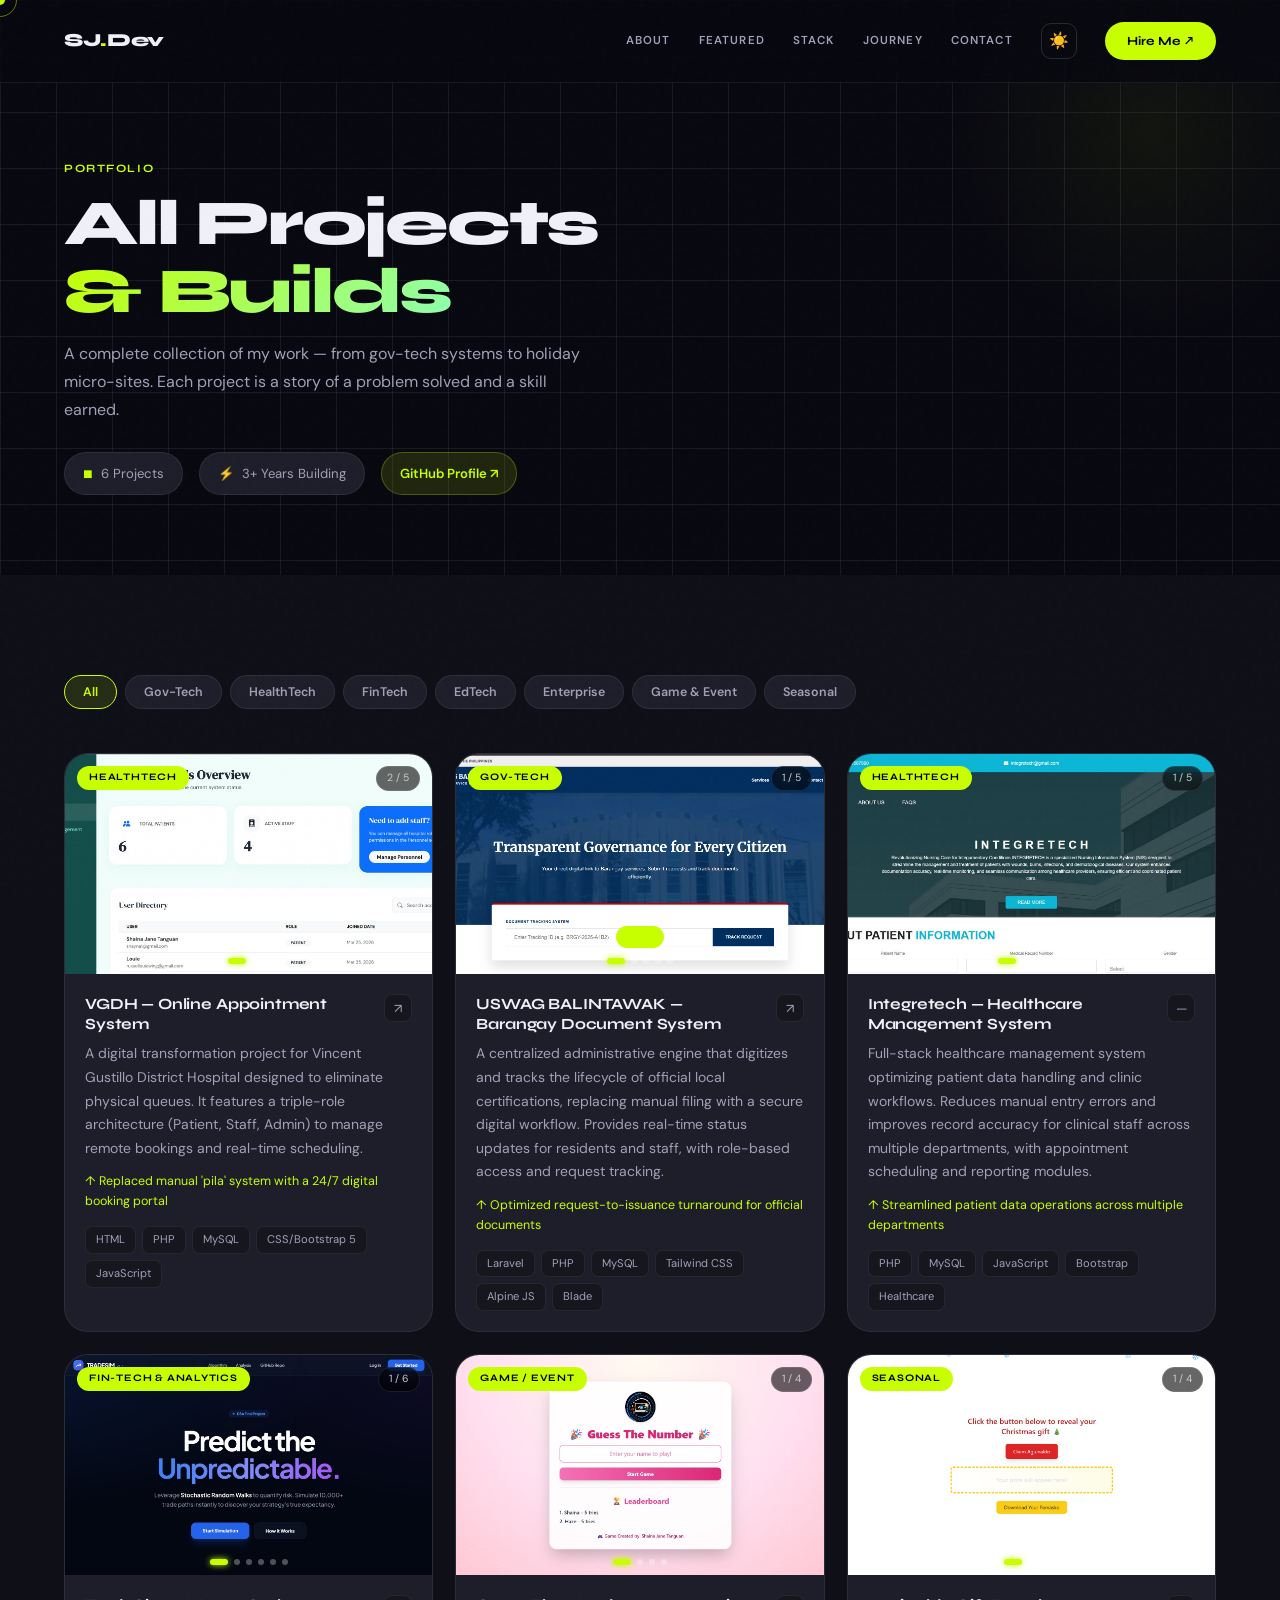
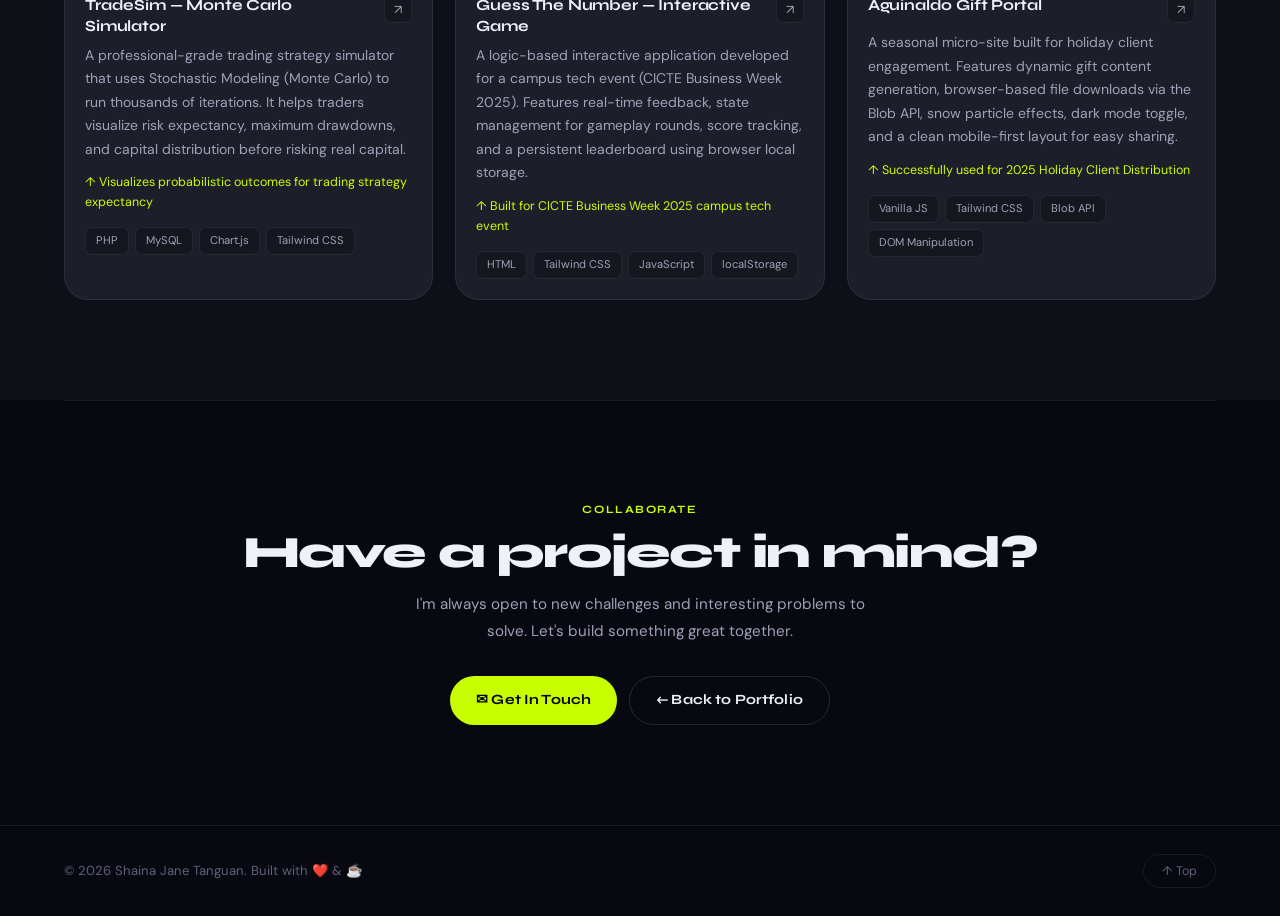
==== commit f66e3697: "Updated code to be more readable" ====
--- a/projects.html
+++ b/projects.html
@@ -14,7 +14,6 @@
 <div id="prog"></div>
 <div id="toast"></div>
 
-<!-- ═══ NAV ═══ -->
 <nav class="nav">
   <a href="index.html" class="nav-logo">SJ<span>.</span>Dev</a>
   <div class="nav-right">
@@ -30,7 +29,6 @@
   </div>
 </nav>
 
-<!-- ═══ PAGE HERO ═══ -->
 <div class="page-hero">
   <div class="page-hero-grid"></div>
   <div class="page-hero-blob"></div>
@@ -57,9 +55,7 @@
   </div>
 </div>
 
-<!-- ═══ ALL PROJECTS ═══ -->
 <section class="section section-bg2">
-  <!-- Filter bar -->
   <div class="filter-bar reveal">
     <button class="filter-btn active" data-filter="all">All</button>
     <button class="filter-btn" data-filter="govtech">Gov-Tech</button>
@@ -74,7 +70,6 @@
   <div class="all-projects-grid" id="allProjectsGrid"></div>
 </section>
 
-<!-- ═══ CTA SECTION ═══ -->
 <div class="section-divider"></div>
 <section class="section section-bg3 reveal" style="text-align:center;">
   <p class="section-tag" style="justify-content:center;display:block">Collaborate</p>
@@ -95,9 +90,6 @@
 
 <script src="script.js"></script>
 <script>
-/* ══════════════════════════════════════
-   ALL PROJECTS DATA
-══════════════════════════════════════ */
 const ALL_PROJECTS = [
   {
   name: "VGDH — Online Appointment System",
@@ -197,7 +189,6 @@
   
 ];
 
-/* ── BUILD ALL PROJECT CARDS ── */
 const allGrid = document.getElementById('allProjectsGrid');
 ALL_PROJECTS.forEach((proj, i) => {
   const card = buildProjectCard(proj, i, 3000 + i * 300);
@@ -205,7 +196,6 @@
   allGrid.appendChild(card);
 });
 
-/* ── INIT FILTER ── */
 initFilter();
 </script>
 </body>
--- a/style.css
+++ b/style.css
@@ -1,18 +1,12 @@
-/* ═══════════════════════════════════════════════
-   SHAINA JANE TANGUAN — Portfolio CSS
-   Fonts: Syne (display) + DM Sans (body)
-═══════════════════════════════════════════════ */
 
 @import url('https://fonts.googleapis.com/css2?family=Syne:wght@400;600;700;800&family=DM+Sans:ital,opsz,wght@0,9..40,300;0,9..40,400;0,9..40,500;1,9..40,300&display=swap');
 
-/* ── RESET ── */
 *, *::before, *::after { box-sizing: border-box; margin: 0; padding: 0; }
 img { display: block; max-width: 100%; }
 a { text-decoration: none; color: inherit; }
 button { cursor: pointer; border: none; background: none; font-family: inherit; }
 ul, ol { list-style: none; }
 
-/* ── TOKENS — DARK (default) ── */
 :root {
   --bg:        #080810;
   --bg2:       #0f0f18;
@@ -36,7 +30,6 @@
   --nav-bg:    rgba(8,8,16,.8);
 }
 
-/* ── LIGHT MODE ── */
 [data-theme="light"] {
   --bg:        #f8f8fc;
   --bg2:       #f0f0f8;
@@ -56,7 +49,6 @@
   --shadow:    0 20px 60px rgba(0,0,0,.1);
 }
 
-/* ── BASE ── */
 html { scroll-behavior: smooth; }
 
 body {
@@ -70,12 +62,10 @@
   transition: background .3s, color .3s;
 }
 
-/* ── SCROLLBAR ── */
 ::-webkit-scrollbar { width: 3px; }
 ::-webkit-scrollbar-track { background: var(--bg); }
 ::-webkit-scrollbar-thumb { background: var(--accent); border-radius: 2px; }
 
-/* ── NOISE OVERLAY ── */
 body::before {
   content: '';
   position: fixed;
@@ -86,7 +76,6 @@
   opacity: .35;
 }
 
-/* ── CURSOR ── */
 #cur {
   position: fixed;
   width: 10px; height: 10px;
@@ -111,7 +100,6 @@
 }
 body:hover #cur { opacity: 1; }
 
-/* ── PROGRESS BAR ── */
 #prog {
   position: fixed;
   top: 0; left: 0;
@@ -123,7 +111,6 @@
   transition: width .1s linear;
 }
 
-/* ── TOAST ── */
 #toast {
   position: fixed;
   bottom: 32px;
@@ -142,9 +129,6 @@
 }
 #toast.show { transform: translateX(-50%) translateY(0); }
 
-/* ════════════════════════════════════════
-   NAV
-════════════════════════════════════════ */
 .nav {
   position: fixed;
   top: 0; left: 0; right: 0;
@@ -215,9 +199,30 @@
 }
 .theme-btn:hover { border-color: var(--accent); background: var(--accent-dim); transform: rotate(15deg); }
 
-/* ════════════════════════════════════════
-   HERO
-════════════════════════════════════════ */
+.hamburger {
+  display: none;
+  width: 36px; height: 36px;
+  flex-direction: column;
+  align-items: center;
+  justify-content: center;
+  gap: 5px;
+  border: 1px solid var(--border2);
+  border-radius: 10px;
+  transition: border-color .2s, background .2s;
+  z-index: 800;
+}
+.hamburger:hover { border-color: var(--accent); background: var(--accent-dim); }
+.hamburger span {
+  display: block;
+  width: 16px; height: 1.5px;
+  background: var(--text2);
+  border-radius: 2px;
+  transition: transform .3s, opacity .3s, background .2s;
+}
+.hamburger.open span:nth-child(1) { transform: translateY(6.5px) rotate(45deg); background: var(--accent); }
+.hamburger.open span:nth-child(2) { opacity: 0; }
+.hamburger.open span:nth-child(3) { transform: translateY(-6.5px) rotate(-45deg); background: var(--accent); }
+
 .hero {
   min-height: 100vh;
   display: grid;
@@ -259,7 +264,6 @@
 [data-theme="light"] .hero-blob-1 { background: radial-gradient(circle,rgba(124,184,0,.08) 0%,transparent 70%); }
 [data-theme="light"] .hero-blob-2 { background: radial-gradient(circle,rgba(96,68,224,.06) 0%,transparent 70%); }
 
-/* Hero left */
 .hero-left { position: relative; z-index: 2; }
 .hero-badge {
   display: inline-flex;
@@ -335,7 +339,6 @@
   animation: fadeUp .7s .68s forwards;
 }
 
-/* Hero right */
 .hero-right {
   position: relative;
   z-index: 2;
@@ -417,7 +420,6 @@
   letter-spacing: .07em;
 }
 
-/* Scroll hint */
 .scroll-hint {
   position: absolute;
   bottom: 36px; left: 50%;
@@ -439,9 +441,6 @@
   animation: scrollBounce 1.5s ease-in-out infinite;
 }
 
-/* ════════════════════════════════════════
-   BUTTONS
-════════════════════════════════════════ */
 .btn {
   display: inline-flex;
   align-items: center;
@@ -467,9 +466,6 @@
 .btn-outline:hover { border-color: var(--accent); background: var(--accent-dim); color: var(--accent); }
 .btn-sm { font-size: .8rem; padding: 9px 20px; }
 
-/* ════════════════════════════════════════
-   SECTION COMMONS
-════════════════════════════════════════ */
 .section { padding: 100px 64px; position: relative; }
 .section-bg2 { background: var(--bg2); }
 .section-bg3 { background: var(--bg); }
@@ -506,9 +502,6 @@
   flex-wrap: wrap;
 }
 
-/* ════════════════════════════════════════
-   REVEAL ANIMATIONS
-════════════════════════════════════════ */
 .reveal {
   opacity: 0;
   transform: translateY(36px);
@@ -520,9 +513,6 @@
 .reveal-d3 { transition-delay: .3s; }
 .reveal-d4 { transition-delay: .4s; }
 
-/* ════════════════════════════════════════
-   PROJECTS — FEATURED (index)
-════════════════════════════════════════ */
 .projects-grid {
   display: grid;
   grid-template-columns: repeat(auto-fill, minmax(360px, 1fr));
@@ -543,7 +533,6 @@
 }
 [data-theme="light"] .project-card:hover { border-color: rgba(124,184,0,.4); }
 
-/* Gallery */
 .card-gallery {
   position: relative;
   height: 220px;
@@ -646,7 +635,6 @@
   box-shadow: 0 0 6px var(--accent);
 }
 
-/* Card content */
 .card-content { padding: 20px; }
 .card-top { display: flex; justify-content: space-between; align-items: flex-start; gap: 12px; margin-bottom: 8px; }
 .card-name {
@@ -693,12 +681,8 @@
 }
 .project-card:hover .card-chip { border-color: rgba(200,255,0,.2); color: var(--text); }
 
-/* view all */
 .view-all-wrap { text-align: center; margin-top: 48px; }
 
-/* ════════════════════════════════════════
-   TECH STACK — MARQUEE
-════════════════════════════════════════ */
 .stack-section { overflow: hidden; }
 .stack-row { margin-bottom: 24px; }
 .stack-row-label {
@@ -739,9 +723,6 @@
   color: var(--accent);
 }
 
-/* ════════════════════════════════════════
-   JOURNEY — aside layout
-════════════════════════════════════════ */
 .journey-layout {
   display: grid;
   grid-template-columns: 1fr 1fr;
@@ -758,7 +739,6 @@
 }
 .journey-aside-sub { font-size: .9rem; color: var(--text2); line-height: 1.7; margin-bottom: 24px; }
 
-/* Journey photos grid */
 .journey-photos { display: grid; grid-template-columns: 1fr 1fr; gap: 10px; margin-top: 8px; }
 .journey-photo {
   border-radius: var(--radius);
@@ -780,7 +760,6 @@
   background: linear-gradient(135deg, var(--surface), var(--surface2));
 }
 
-/* Timeline */
 .timeline { position: relative; }
 .timeline::before {
   content: '';
@@ -836,9 +815,6 @@
 }
 .tl-desc strong { color: var(--text); font-weight: 500; }
 
-/* ════════════════════════════════════════
-   CERTIFICATIONS
-════════════════════════════════════════ */
 .certs-grid {
   display: grid;
   grid-template-columns: repeat(auto-fill, minmax(260px, 1fr));
@@ -852,9 +828,10 @@
   display: flex;
   align-items: center;
   gap: 16px;
-  transition: border-color .2s, transform .2s;
-}
-.cert-card:hover { border-color: rgba(200,255,0,.35); transform: translateY(-3px); }
+  cursor: pointer;
+  transition: border-color .3s, transform .3s, background .3s;
+}
+.cert-card:hover { border-color: var(--accent); transform: translateY(-5px); background: var(--surface2); }
 .cert-icon {
   width: 44px; height: 44px;
   background: var(--accent-dim);
@@ -866,10 +843,16 @@
 }
 .cert-name { font-family: var(--font-d); font-weight: 700; font-size: .9rem; color: var(--text); margin-bottom: 3px; }
 .cert-issuer { font-size: .78rem; color: var(--text3); }
-
-/* ════════════════════════════════════════
-   RECOMMENDATIONS
-════════════════════════════════════════ */
+.cert-view-btn {
+  display: block;
+  font-size: 0.75rem;
+  color: var(--accent);
+  margin-top: 8px;
+  font-weight: 600;
+  text-transform: uppercase;
+  letter-spacing: 1px;
+}
+
 .rec-wrapper { max-width: 760px; margin: 0 auto; }
 .rec-card {
   background: var(--surface);
@@ -954,9 +937,6 @@
 }
 .rec-arr:hover { border-color: var(--accent); color: var(--accent); background: var(--accent-dim); }
 
-/* ════════════════════════════════════════
-   CONTACT
-════════════════════════════════════════ */
 .contact-layout {
   display: grid;
   grid-template-columns: 1fr 1fr;
@@ -981,11 +961,10 @@
   transform: translateX(4px);
 }
 .cl-label { font-size: .68rem; text-transform: uppercase; letter-spacing: .08em; color: var(--text3); margin-bottom: 3px; }
-.cl-val { font-size: .9rem; font-weight: 500; color: var(--text); }
-.cl-arrow { color: var(--accent); font-size: 1.1rem; transition: transform .2s; }
+.cl-val { font-size: .9rem; font-weight: 500; color: var(--text); word-break: break-all; }
+.cl-arrow { color: var(--accent); font-size: 1.1rem; transition: transform .2s; flex-shrink: 0; margin-left: 10px; }
 .contact-link:hover .cl-arrow { transform: translate(2px,-2px); }
 
-/* Contact form */
 .contact-form-box {
   background: var(--surface);
   border: 1px solid var(--border);
@@ -1023,9 +1002,6 @@
 }
 .form-submit:hover { transform: translateY(-2px); box-shadow: 0 6px 24px var(--accent-glow); }
 
-/* ════════════════════════════════════════
-   FOOTER
-════════════════════════════════════════ */
 .footer {
   padding: 28px 64px;
   border-top: 1px solid var(--border);
@@ -1045,9 +1021,6 @@
 }
 .footer-top:hover { border-color: var(--accent); color: var(--accent); }
 
-/* ════════════════════════════════════════
-   PROJECTS PAGE
-════════════════════════════════════════ */
 .page-hero {
   padding: 160px 64px 80px;
   background: var(--bg);
@@ -1089,7 +1062,6 @@
   gap: 22px;
 }
 
-/* Filter bar */
 .filter-bar {
   display: flex;
   flex-wrap: wrap;
@@ -1109,9 +1081,59 @@
 .filter-btn:hover,
 .filter-btn.active { background: var(--accent-dim); border-color: var(--accent); color: var(--accent); }
 
-/* ════════════════════════════════════════
-   KEYFRAMES
-════════════════════════════════════════ */
+.typewriter-text {
+  display: inline-block;
+  overflow: hidden;
+  border-right: 3px solid var(--accent);
+  white-space: nowrap;
+  letter-spacing: 0.05em;
+  width: 0;
+  animation:
+    typing 4s steps(35, end) infinite alternate,
+    blink-caret 0.75s step-end infinite;
+}
+@keyframes typing {
+  0%, 10% { width: 0; }
+  45%, 55% { width: 100%; }
+  90%, 100% { width: 0; }
+}
+@keyframes blink-caret {
+  from, to { border-color: transparent }
+  50% { border-color: var(--accent); }
+}
+
+.cert-modal {
+  display: none;
+  position: fixed;
+  z-index: 9999;
+  padding-top: 50px;
+  left: 0; top: 0;
+  width: 100%; height: 100%;
+  background-color: rgba(0,0,0,0.9);
+  backdrop-filter: blur(5px);
+}
+.modal-content {
+  margin: auto;
+  display: block;
+  width: 80%;
+  max-width: 900px;
+  border-radius: 8px;
+  box-shadow: 0 0 30px rgba(0,0,0,0.5);
+  animation: zoomIn 0.3s ease;
+}
+@keyframes zoomIn {
+  from { transform: scale(0.7); opacity: 0; }
+  to   { transform: scale(1);   opacity: 1; }
+}
+.close-modal {
+  position: absolute;
+  top: 20px; right: 35px;
+  color: #fff;
+  font-size: 40px;
+  font-weight: bold;
+  cursor: pointer;
+}
+
 @keyframes fadeUp { from{opacity:0;transform:translateY(28px)} to{opacity:1;transform:translateY(0)} }
 @keyframes fadeIn { from{opacity:0;transform:scale(.97)} to{opacity:1;transform:scale(1)} }
 @keyframes blobFloat { 0%,100%{transform:translateY(0)} 50%{transform:translateY(-18px)} }
@@ -1120,159 +1142,186 @@
 @keyframes scrollBounce { 0%,100%{transform:rotate(45deg) translate(0,0);opacity:.5} 50%{transform:rotate(45deg) translate(5px,5px);opacity:1} }
 @keyframes marquee { from{transform:translateX(0)} to{transform:translateX(-50%)} }
 
-/* ════════════════════════════════════════
-   RESPONSIVE
-════════════════════════════════════════ */
-@media(max-width:1024px){
-  .hero,
-  .journey-layout,
-  .contact-layout { grid-template-columns:1fr; }
-  .hero { padding:110px 28px 60px; gap:40px; }
-  .hero-right { order:-1; }
-  .journey-aside { position:static; }
-  .section { padding:70px 28px; }
-  .nav { padding:16px 28px; }
-  .nav.scrolled { padding:12px 28px; }
-  .section-divider { margin:0 28px; }
-  .footer { padding:24px 28px; flex-direction:column; gap:10px; text-align:center; }
-  .page-hero { padding:120px 28px 60px; }
-  .photo-frame { width:220px; height:260px; }
-}
-@media(max-width:640px){
-  .nav-right .nav-link { display:none; }
+
+@media (max-width: 1024px) {
+  /* Nav */
+  .nav { padding: 16px 32px; }
+  .nav.scrolled { padding: 12px 32px; }
+
+  /* Sections */
+  .section { padding: 80px 32px; }
+  .section-divider { margin: 0 32px; }
+
+  /* Hero — 2-col → 1-col */
+  .hero {
+    grid-template-columns: 1fr;
+    text-align: center;
+    padding: 120px 32px 70px;
+    gap: 40px;
+  }
+  .hero-left {
+    display: flex;
+    flex-direction: column;
+    align-items: center;
+  }
+  .hero-bio { margin-left: auto; margin-right: auto; }
+  .hero-actions { justify-content: center; }
+  .hero-right { order: -1; }
+
+  .journey-layout {
+    grid-template-columns: 1fr;
+    gap: 40px;
+  }
+  .journey-aside { position: static; }
+
+  .contact-layout {
+    grid-template-columns: 1fr;
+    gap: 36px;
+  }
+
+  .page-hero { padding: 130px 32px 60px; }
+
+  .footer {
+    padding: 24px 32px;
+    flex-direction: column;
+    gap: 14px;
+    text-align: center;
+  }
+}
+
+
+@media (max-width: 768px) {
+  .hamburger { display: flex; }
+  .nav-right .nav-link,
+  .nav-right .nav-cta { display: none; }
+  .nav { padding: 14px 20px; }
+  .nav.scrolled { padding: 10px 20px; }
+
+  .nav-right {
+    gap: 10px;
+  }
+  .nav-right.open {
+    position: fixed;
+    top: 60px; left: 0; right: 0;
+    background: var(--nav-bg);
+    backdrop-filter: blur(24px);
+    -webkit-backdrop-filter: blur(24px);
+    flex-direction: column;
+    align-items: stretch;
+    padding: 28px 24px 32px;
+    border-bottom: 1px solid var(--border);
+    gap: 6px;
+    z-index: 699;
+  }
+  .nav-right.open .nav-link {
+    display: block;
+    font-size: .95rem;
+    padding: 12px 0;
+    border-bottom: 1px solid var(--border);
+    letter-spacing: .08em;
+  }
+  .nav-right.open .nav-link:last-of-type { border-bottom: none; }
+  .nav-right.open .nav-cta {
+    display: inline-flex;
+    align-self: flex-start;
+    margin-top: 14px;
+  }
+  .theme-btn { display: flex; }
+
+  .section { padding: 64px 20px; }
+  .section-divider { margin: 0 20px; }
+  .section-header { margin-bottom: 36px; }
+
+  .hero { padding: 100px 20px 60px; gap: 32px; }
+  .hero-name { font-size: clamp(2rem, 8vw, 2.8rem); }
+  .hero-role { font-size: 1rem; }
+  .hero-bio { font-size: .88rem; }
+  .hero-stats { grid-template-columns: repeat(3, 1fr); gap: 8px; }
+  .stat-num { font-size: 1.3rem; }
+  .stat-lbl { font-size: .6rem; }
+  .photo-frame { width: 200px; height: 240px; }
+
   .projects-grid,
-  .all-projects-grid { grid-template-columns:1fr; }
-  .certs-grid { grid-template-columns:1fr; }
-  .journey-photos { grid-template-columns:1fr; }
-  .journey-photo:first-child { grid-column:1; }
-  .rec-card { padding:28px 24px; }
-}
-/* Reduce Name Font Size */
-.hero-name-small {
-    font-size: clamp(2.5rem, 5vw, 3.5rem); /* Adjusts based on screen size */
-    line-height: 1.1;
-    margin-bottom: 0.5rem;
-}
-
-/* Role Animation: Fade-In Up */
-.typing-animation {
-    opacity: 0;
-    transform: translateY(10px);
-    animation: fadeInUp 0.8s ease forwards;
-    animation-delay: 0.5s; /* This creates the delay after the name appears */
-    font-weight: 500;
-    color: var(--text-secondary); /* Or your preferred color variable */
-}
-
-@keyframes fadeInUp {
-    to {
-        opacity: 1;
-        transform: translateY(0);
-    }
-}
-
-/* Optional: Subtle letter spacing for the 'Aspiring' text */
-.hero-role {
-    letter-spacing: 0.5px;
-    text-transform: uppercase;
-    font-size: 0.9rem;
-}
-/* 1. Reduce Name Font Size (as requested) */
-.hero-name {
-    font-size: clamp(2.2rem, 7vw, 3.2rem); /* Slightly smaller for a cleaner look */
-    line-height: 1.1;
-    margin-bottom: 0.8rem;
-}
-
-/* 2. Continuous Typewriter Effect */
-.typewriter-text {
-    display: inline-block;
-    overflow: hidden;
-    border-right: 3px solid var(--accent);
-    white-space: nowrap;
-    letter-spacing: 0.05em;
-    width: 0;
-    
-    /* - typing: 4s duration
-       - steps(35): approximates character count
-       - infinite: keeps it going
-       - alternate: types out, then deletes back
-    */
-    animation: 
-        typing 4s steps(35, end) infinite alternate,
-        blink-caret 0.75s step-end infinite;
-}
-
-/* The typing and deleting motion */
-@keyframes typing {
-    0%, 10% { width: 0; }        /* Pause at start (empty) */
-    45%, 55% { width: 100%; }    /* Pause at end (full text) */
-    90%, 100% { width: 0; }      /* Back to empty */
-}
-
-/* The blinking cursor */
-@keyframes blink-caret {
-    from, to { border-color: transparent }
-    50% { border-color: var(--accent); }
-}
-/* Certification Card Enhancements */
-.cert-card {
-    cursor: pointer;
-    transition: transform 0.3s ease, border-color 0.3s ease;
-    border: 1px solid transparent;
-}
-
-.cert-card:hover {
-    transform: translateY(-5px);
-    border-color: var(--accent);
-    background: var(--bg-card-hover);
-}
-
-.cert-view-btn {
-    display: block;
-    font-size: 0.75rem;
-    color: var(--accent);
-    margin-top: 8px;
-    font-weight: 600;
-    text-transform: uppercase;
-    letter-spacing: 1px;
-}
-
-/* Modal Styling */
-.cert-modal {
-    display: none;
-    position: fixed;
-    z-index: 9999;
-    padding-top: 50px;
-    left: 0;
-    top: 0;
-    width: 100%;
-    height: 100%;
-    background-color: rgba(0,0,0,0.9);
-    backdrop-filter: blur(5px);
-}
-
-.modal-content {
-    margin: auto;
-    display: block;
-    width: 80%;
-    max-width: 900px;
-    border-radius: 8px;
-    box-shadow: 0 0 30px rgba(0,0,0,0.5);
-    animation: zoomIn 0.3s ease;
-}
-
-@keyframes zoomIn {
-    from {transform: scale(0.7); opacity: 0;}
-    to {transform: scale(1); opacity: 1;}
-}
-
-.close-modal {
-    position: absolute;
-    top: 20px;
-    right: 35px;
-    color: #fff;
-    font-size: 40px;
-    font-weight: bold;
-    cursor: pointer;
+  .all-projects-grid { grid-template-columns: 1fr; }
+
+  .certs-grid { grid-template-columns: 1fr; }
+
+  .rec-card { padding: 30px 24px; min-height: unset; }
+  .rec-text { font-size: 1rem; }
+  .rec-stars { display: none; } /* avoids layout break on very small */
+
+  .contact-form-box { padding: 24px 20px; }
+
+  .page-hero { padding: 110px 20px 50px; }
+
+  .footer { padding: 20px; gap: 12px; }
+
+  .tech-chip { padding: 8px 14px; font-size: .8rem; }
+
+  .filter-bar { gap: 6px; }
+  .filter-btn { padding: 7px 14px; font-size: .74rem; }
+}
+
+
+@media (max-width: 480px) {
+  /* ── Nav ── */
+  .nav { padding: 12px 16px; }
+  .nav.scrolled { padding: 10px 16px; }
+  .nav-logo { font-size: 1rem; }
+
+  .hero { padding: 90px 16px 56px; }
+  .hero-name { font-size: clamp(1.75rem, 9vw, 2.2rem); }
+  .hero-role { font-size: .9rem; }
+  .hero-badge { font-size: .65rem; padding: 6px 14px; }
+  .photo-frame { width: 170px; height: 200px; }
+  .photo-location { font-size: .6rem; padding: 5px 10px; }
+
+  .hero-stats { grid-template-columns: repeat(3, 1fr); gap: 6px; }
+  .stat-num { font-size: 1.15rem; }
+  .stat-lbl { font-size: .55rem; letter-spacing: .04em; }
+  .stat-card { padding: 10px 6px; }
+
+  .btn { font-size: .82rem; padding: 11px 20px; }
+  .hero-actions { gap: 8px; }
+
+  .section { padding: 52px 16px; }
+  .section-divider { margin: 0 16px; }
+
+  .rec-card { padding: 24px 18px; }
+  .rec-text { font-size: .9rem; line-height: 1.6; }
+  .rec-author { flex-wrap: wrap; gap: 10px; }
+  .rec-name { font-size: .85rem; }
+
+  .cl-val { font-size: .8rem; word-break: break-all; }
+  .contact-form-box { padding: 20px 16px; }
+
+  .journey-photos { grid-template-columns: 1fr; }
+  .journey-photos .journey-photo:first-child { grid-column: unset; }
+
+  .cert-card { padding: 16px; }
+  .cert-icon { width: 38px; height: 38px; font-size: 1.1rem; }
+
+  .page-hero { padding: 100px 16px 44px; }
+
+  .footer { padding: 18px 16px; }
+  .footer-copy { font-size: .76rem; }
+
+  .typewriter-text { white-space: normal; border-right: none; animation: none; width: auto; }
+
+  .modal-content { width: 95%; }
+  .close-modal { top: 12px; right: 18px; font-size: 30px; }
+
+  .gallery-btn { opacity: 1; }
+}
+.photo-frame, 
+.photo-inner {
+  backdrop-filter: none !important;          
+  -webkit-backdrop-filter: none !important;   
+  background: rgba(15, 23, 42, 0.5) !important; 
+  border: 1px solid var(--border);            
+  box-shadow: none !important;                
+}
+
+.photo-inner img {
+  filter: none !important;
 }
